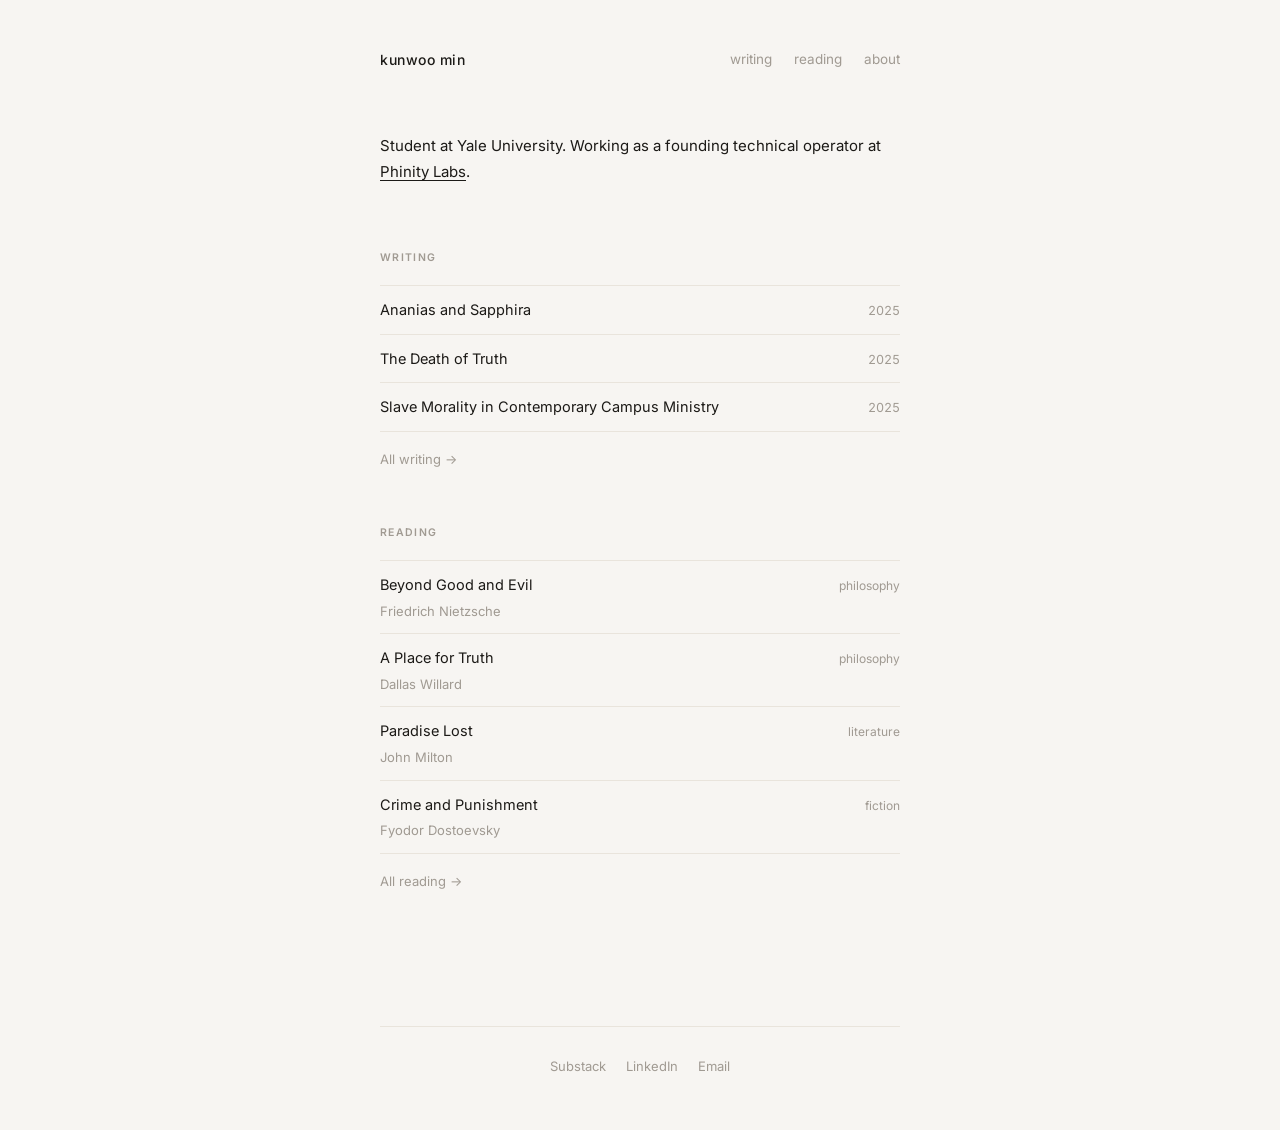
==== index.html @ 3e737410 "initial site" ====
<!DOCTYPE html>
<html lang="en">
<head>
  <meta charset="UTF-8">
  <meta name="viewport" content="width=device-width, initial-scale=1.0">
  <meta name="description" content="Kunwoo Min — writing, reading, and occasional projects.">
  <title>Kunwoo Min</title>
  <link rel="preconnect" href="https://fonts.googleapis.com">
  <link rel="preconnect" href="https://fonts.gstatic.com" crossorigin>
  <link href="https://fonts.googleapis.com/css2?family=Inter:wght@400;500&display=swap" rel="stylesheet">
  <link rel="stylesheet" href="css/style.css">
</head>
<body>

<canvas id="trail"></canvas>

<div class="wrap">

  <header>
    <div class="header-row">
      <a href="index.html" class="logo">kunwoo min</a>
      <nav>
        <a href="writing.html">writing</a>
        <a href="reading.html">reading</a>
        <a href="about.html">about</a>
      </nav>
    </div>
  </header>

  <main>

    <div class="bio">
      <p>Student at Yale University. Working as a founding technical operator at <a href="https://www.phinity.ai/" target="_blank" rel="noopener">Phinity Labs</a>.</p>
    </div>

    <div class="section">
      <p class="label">Writing</p>
      <ul class="posts">
        <li>
          <a href="writing/ananias-and-sapphira.html">Ananias and Sapphira</a>
          <span class="post-date">2025</span>
        </li>
        <li>
          <a href="writing/the-death-of-truth.html">The Death of Truth</a>
          <span class="post-date">2025</span>
        </li>
        <li>
          <a href="writing/slave-morality.html">Slave Morality in Contemporary Campus Ministry</a>
          <span class="post-date">2025</span>
        </li>
      </ul>
      <a href="writing.html" class="see-all">All writing →</a>
    </div>

    <div class="section">
      <p class="label">Reading</p>
      <ul class="books">

        <li class="book">
          <div class="book-row">
            <div>
              <div class="book-title">Beyond Good and Evil</div>
              <div class="book-author">Friedrich Nietzsche</div>
            </div>
            <span class="book-tag">philosophy</span>
          </div>
        </li>

        <li class="book">
          <div class="book-row">
            <div>
              <div class="book-title">A Place for Truth</div>
              <div class="book-author">Dallas Willard</div>
            </div>
            <span class="book-tag">philosophy</span>
          </div>
        </li>

        <li class="book">
          <div class="book-row">
            <div>
              <div class="book-title">Paradise Lost</div>
              <div class="book-author">John Milton</div>
            </div>
            <span class="book-tag">literature</span>
          </div>
        </li>

        <li class="book">
          <div class="book-row">
            <div>
              <div class="book-title">Crime and Punishment</div>
              <div class="book-author">Fyodor Dostoevsky</div>
            </div>
            <span class="book-tag">fiction</span>
          </div>
        </li>

      </ul>
      <a href="reading.html" class="see-all">All reading →</a>
    </div>

  </main>

  <footer>
    <div class="footer-links">
      <a href="https://substack.com/@kmn989" target="_blank" rel="noopener">Substack</a>
      <a href="https://www.linkedin.com/in/kunwoomin" target="_blank" rel="noopener">LinkedIn</a>
      <a href="mailto:kunwoo.min@yale.edu">Email</a>
    </div>
  </footer>

</div>

<script src="js/main.js"></script>
</body>
</html>
---- css/style.css ----
*, *::before, *::after { box-sizing: border-box; margin: 0; padding: 0; }

:root {
  --bg:    #f7f5f2;
  --ink:   #1c1a17;
  --muted: #a09a92;
  --faint: #e9e4dc;
  --max-w: 760px;
}

html { -webkit-font-smoothing: antialiased; }

body {
  min-height: 100vh;
  display: flex;
  flex-direction: column;
  background: var(--bg);
  color: var(--ink);
  font-family: 'Inter', system-ui, -apple-system, sans-serif;
  font-size: 15px;
  line-height: 1.75;
  animation: fadein .3s ease;
}

@keyframes fadein {
  from { opacity: 0; transform: translateY(5px); }
  to   { opacity: 1; transform: none; }
}

#trail { position: fixed; inset: 0; pointer-events: none; z-index: 9999; }

.wrap {
  max-width: var(--max-w);
  margin: 0 auto;
  padding: 0 24px;
  display: flex;
  flex-direction: column;
  flex: 1;
}

/* ---- Header ---- */
header { padding: 48px 0 0; margin-bottom: 60px; }

.header-row {
  display: flex;
  align-items: center;
  justify-content: space-between;
  flex-wrap: wrap;
  gap: 12px;
}

.logo {
  font-size: 14px;
  font-weight: 500;
  letter-spacing: 0.04em;
  color: var(--ink);
  text-decoration: none;
}

nav { display: flex; gap: 22px; }

nav a {
  font-size: 13.5px;
  color: var(--muted);
  text-decoration: none;
  transition: color .12s;
}
nav a:hover, nav a[aria-current] { color: var(--ink); }

/* ---- Bio ---- */
main { padding-bottom: 80px; }

.bio { margin-bottom: 64px; }
.bio p { max-width: 520px; }
.bio p + p { margin-top: 14px; }
.bio a { color: var(--ink); text-underline-offset: 3px; }

/* ---- Section ---- */
.section {
  margin: 0 auto 52px;
  max-width: 548px;
}

.label {
  font-size: 10.5px;
  font-weight: 600;
  letter-spacing: .13em;
  text-transform: uppercase;
  color: var(--muted);
  margin-bottom: 18px;
}

/* ---- Post list ---- */
.posts { list-style: none; }

.posts li {
  display: flex;
  justify-content: space-between;
  align-items: baseline;
  gap: 16px;
  padding: 11px 0;
  border-bottom: 1px solid var(--faint);
}
.posts li:first-child { border-top: 1px solid var(--faint); }

.posts a { color: var(--ink); text-decoration: none; font-size: 14.5px; }
.posts a:hover {
  text-decoration: underline;
  text-underline-offset: 3px;
  text-decoration-color: var(--muted);
}

.post-date {
  font-size: 12.5px;
  color: var(--muted);
  white-space: nowrap;
  flex-shrink: 0;
  font-variant-numeric: tabular-nums;
}

/* ---- Book list ---- */
.books { list-style: none; }

.book { padding: 11px 0; border-bottom: 1px solid var(--faint); }
.book:first-child { border-top: 1px solid var(--faint); }

.book-row {
  display: flex;
  justify-content: space-between;
  align-items: baseline;
  gap: 12px;
}

.book-row > div {
  flex: 1;
  min-width: 0;
}

.book-title { font-size: 14.5px; }
.book-author { font-size: 13px; color: var(--muted); margin-top: 2px; }
.book-tag { font-size: 12px; color: var(--muted); white-space: nowrap; margin-top: 3px; flex-shrink: 0; }

.book-note {
  font-size: 13.5px;
  color: #7d776f;
  line-height: 1.6;
  margin-top: 10px;
  padding-top: 10px;
  border-top: 1px solid var(--faint);
}

/* ---- Links ---- */
.see-all {
  display: inline-block;
  margin-top: 16px;
  font-size: 13px;
  color: var(--muted);
  text-decoration: none;
  transition: color .12s;
}
.see-all:hover { color: var(--ink); }

/* ---- Footer ---- */
footer {
  padding: 28px 0 52px;
  border-top: 1px solid var(--faint);
  margin-top: auto;
  text-align: center;
}

.footer-links {
  display: flex;
  gap: 20px;
  flex-wrap: wrap;
  justify-content: center;
}
.footer-links a { font-size: 13px; color: var(--muted); text-decoration: none; transition: color .12s; }
.footer-links a:hover { color: var(--ink); }

/* ---- Post page ---- */
.back {
  display: inline-flex;
  align-items: center;
  gap: 5px;
  font-size: 13px;
  color: var(--muted);
  text-decoration: none;
  margin-bottom: 48px;
  transition: color .12s;
}
.back:hover { color: var(--ink); }

.post-hd { margin-bottom: 44px; }

.post-title {
  font-size: 1.45rem;
  font-weight: 500;
  line-height: 1.3;
  margin-bottom: 10px;
  max-width: 480px;
}

.post-meta { font-size: 13px; color: var(--muted); }

.post-tag {
  background: var(--faint);
  padding: 2px 7px;
  border-radius: 3px;
  font-size: 11.5px;
  margin-left: 10px;
}

/* ---- Prose ---- */
.prose { max-width: 548px; }
.prose p { margin-bottom: 22px; }
.prose p:last-child { margin-bottom: 0; }
.prose h2 { font-size: 1.05rem; font-weight: 600; margin: 40px 0 12px; }
.prose h3 { font-size: .95rem; font-weight: 600; margin: 30px 0 8px; }
.prose a { color: var(--ink); text-underline-offset: 3px; }
.prose blockquote {
  border-left: 2px solid var(--faint);
  padding-left: 20px;
  color: var(--muted);
  margin: 28px 0;
  font-style: italic;
}
.prose ul, .prose ol { padding-left: 20px; margin-bottom: 22px; }
.prose li { margin-bottom: 6px; }
.prose hr { border: none; border-top: 1px solid var(--faint); margin: 40px 0; }

/* ---- About page ---- */
.now-list { list-style: none; }
.now-list li {
  padding: 9px 0;
  border-bottom: 1px solid var(--faint);
  font-size: 14.5px;
  display: flex;
  gap: 16px;
}
.now-list li:first-child { border-top: 1px solid var(--faint); }
.now-role { color: var(--muted); font-size: 13px; flex-shrink: 0; min-width: 80px; }

/* ---- Responsive ---- */
@media (max-width: 520px) {
  header { padding: 32px 0 0; margin-bottom: 44px; }
  .bio { margin-bottom: 48px; }
  .post-title { font-size: 1.2rem; }
}
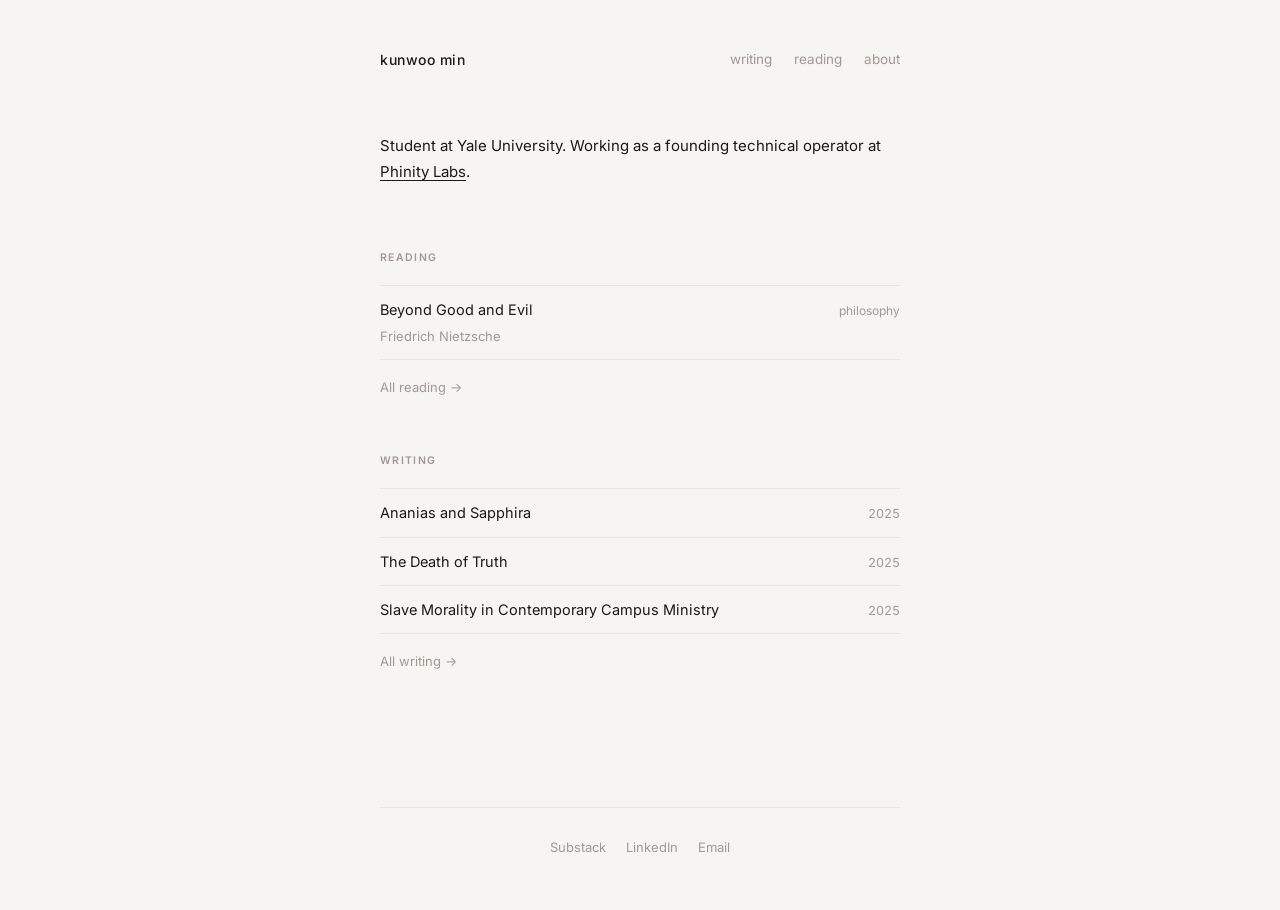
==== commit a065abc9: "website update" ====
--- a/index.html
+++ b/index.html
@@ -34,6 +34,24 @@
     </div>
 
     <div class="section">
+      <p class="label">Reading</p>
+      <ul class="books">
+
+        <li class="book">
+          <div class="book-row">
+            <div>
+              <div class="book-title">Beyond Good and Evil</div>
+              <div class="book-author">Friedrich Nietzsche</div>
+            </div>
+            <span class="book-tag">philosophy</span>
+          </div>
+        </li>
+
+      </ul>
+      <a href="reading.html" class="see-all">All reading →</a>
+    </div>
+
+    <div class="section">
       <p class="label">Writing</p>
       <ul class="posts">
         <li>
@@ -52,54 +70,6 @@
       <a href="writing.html" class="see-all">All writing →</a>
     </div>
 
-    <div class="section">
-      <p class="label">Reading</p>
-      <ul class="books">
-
-        <li class="book">
-          <div class="book-row">
-            <div>
-              <div class="book-title">Beyond Good and Evil</div>
-              <div class="book-author">Friedrich Nietzsche</div>
-            </div>
-            <span class="book-tag">philosophy</span>
-          </div>
-        </li>
-
-        <li class="book">
-          <div class="book-row">
-            <div>
-              <div class="book-title">A Place for Truth</div>
-              <div class="book-author">Dallas Willard</div>
-            </div>
-            <span class="book-tag">philosophy</span>
-          </div>
-        </li>
-
-        <li class="book">
-          <div class="book-row">
-            <div>
-              <div class="book-title">Paradise Lost</div>
-              <div class="book-author">John Milton</div>
-            </div>
-            <span class="book-tag">literature</span>
-          </div>
-        </li>
-
-        <li class="book">
-          <div class="book-row">
-            <div>
-              <div class="book-title">Crime and Punishment</div>
-              <div class="book-author">Fyodor Dostoevsky</div>
-            </div>
-            <span class="book-tag">fiction</span>
-          </div>
-        </li>
-
-      </ul>
-      <a href="reading.html" class="see-all">All reading →</a>
-    </div>
-
   </main>
 
   <footer>
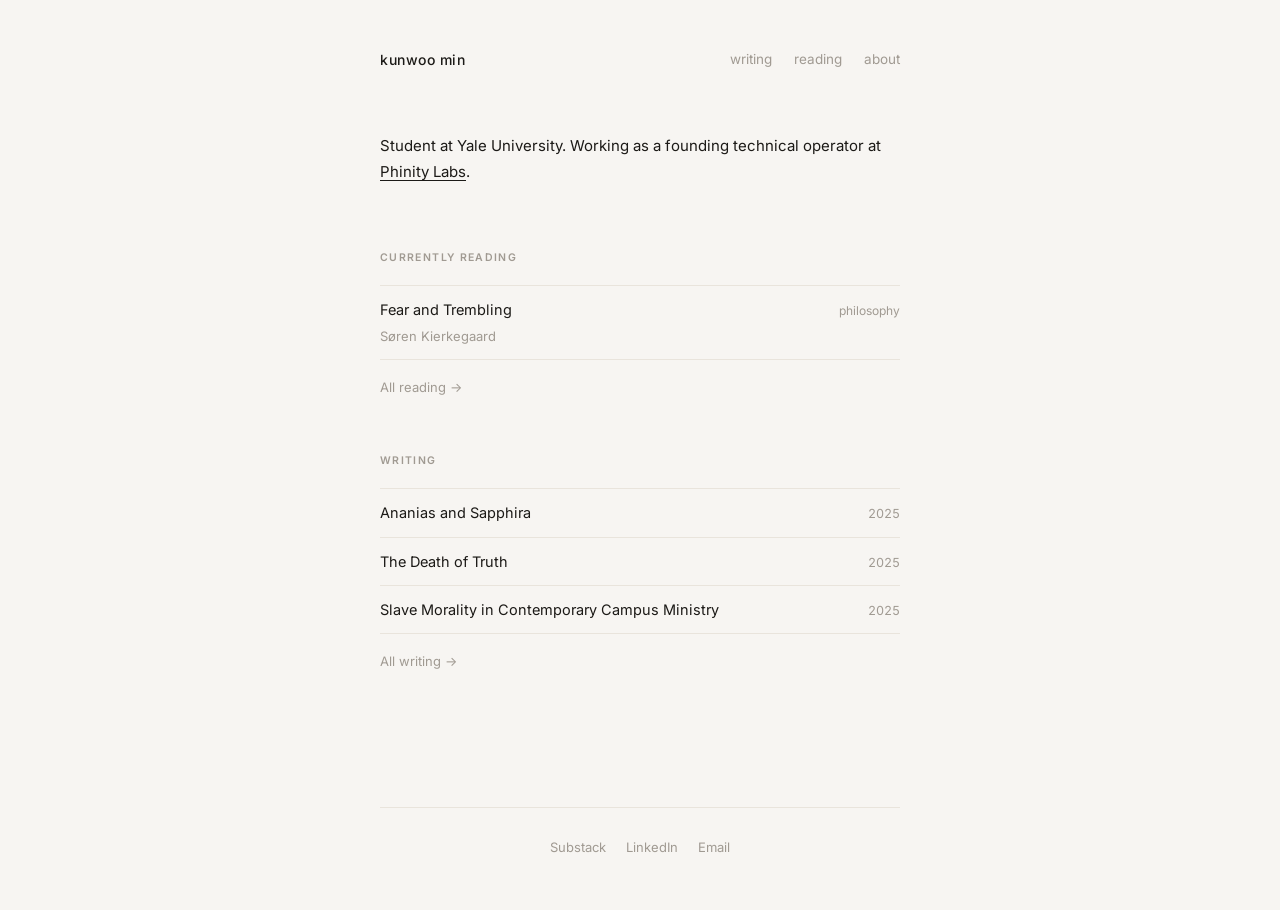
==== commit 41cdc10f: "website update" ====
--- a/index.html
+++ b/index.html
@@ -34,14 +34,14 @@
     </div>
 
     <div class="section">
-      <p class="label">Reading</p>
+      <p class="label">Currently Reading</p>
       <ul class="books">
 
         <li class="book">
           <div class="book-row">
             <div>
-              <div class="book-title">Beyond Good and Evil</div>
-              <div class="book-author">Friedrich Nietzsche</div>
+              <div class="book-title">Fear and Trembling</div>
+              <div class="book-author">Søren Kierkegaard</div>
             </div>
             <span class="book-tag">philosophy</span>
           </div>
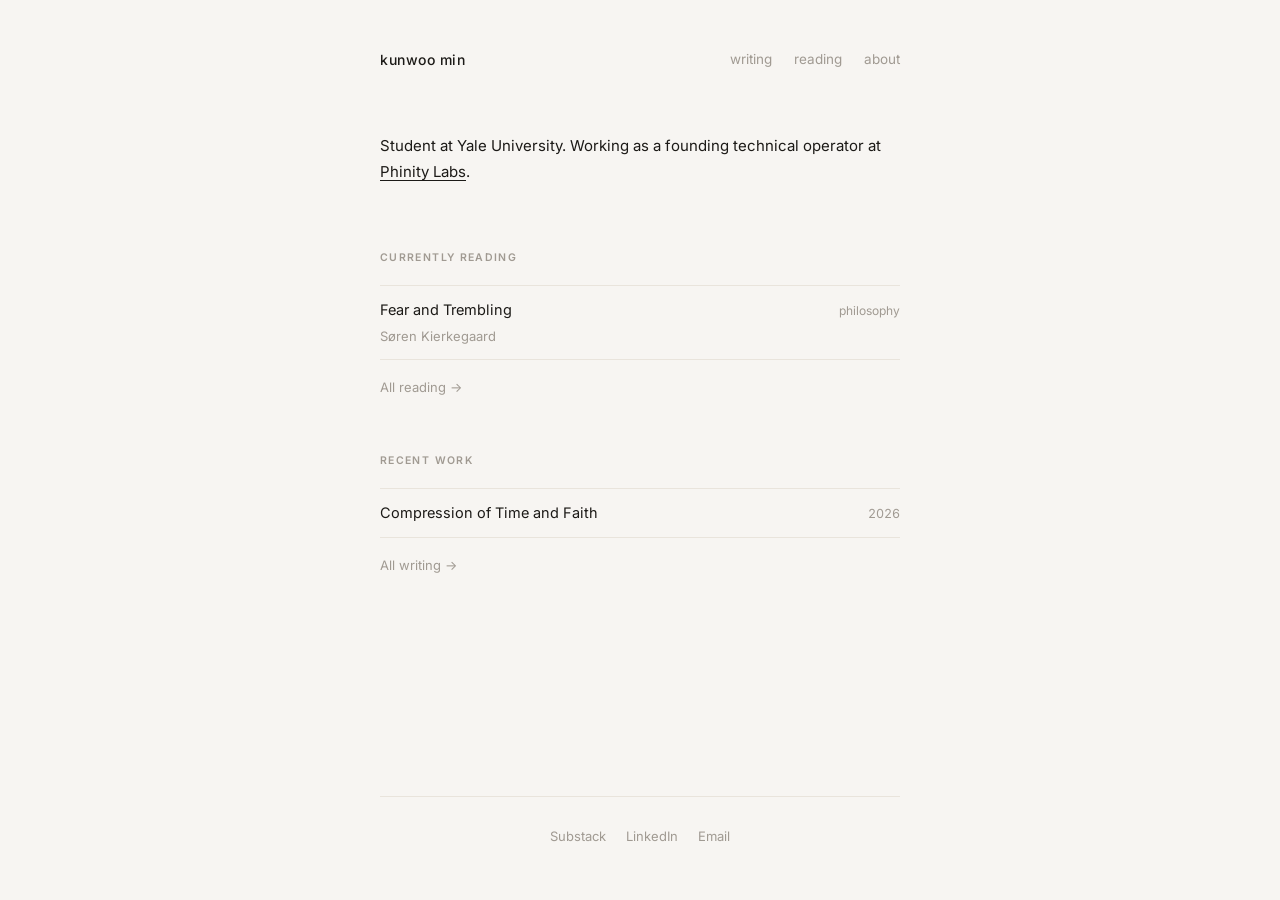
==== commit 2c67ec97: "Add new writing post and update site pages" ====
--- a/index.html
+++ b/index.html
@@ -52,19 +52,11 @@
     </div>
 
     <div class="section">
-      <p class="label">Writing</p>
+      <p class="label">Recent Work</p>
       <ul class="posts">
         <li>
-          <a href="writing/ananias-and-sapphira.html">Ananias and Sapphira</a>
-          <span class="post-date">2025</span>
-        </li>
-        <li>
-          <a href="writing/the-death-of-truth.html">The Death of Truth</a>
-          <span class="post-date">2025</span>
-        </li>
-        <li>
-          <a href="writing/slave-morality.html">Slave Morality in Contemporary Campus Ministry</a>
-          <span class="post-date">2025</span>
+          <a href="writing/compression-of-time-and-faith.html">Compression of Time and Faith</a>
+          <span class="post-date">2026</span>
         </li>
       </ul>
       <a href="writing.html" class="see-all">All writing →</a>
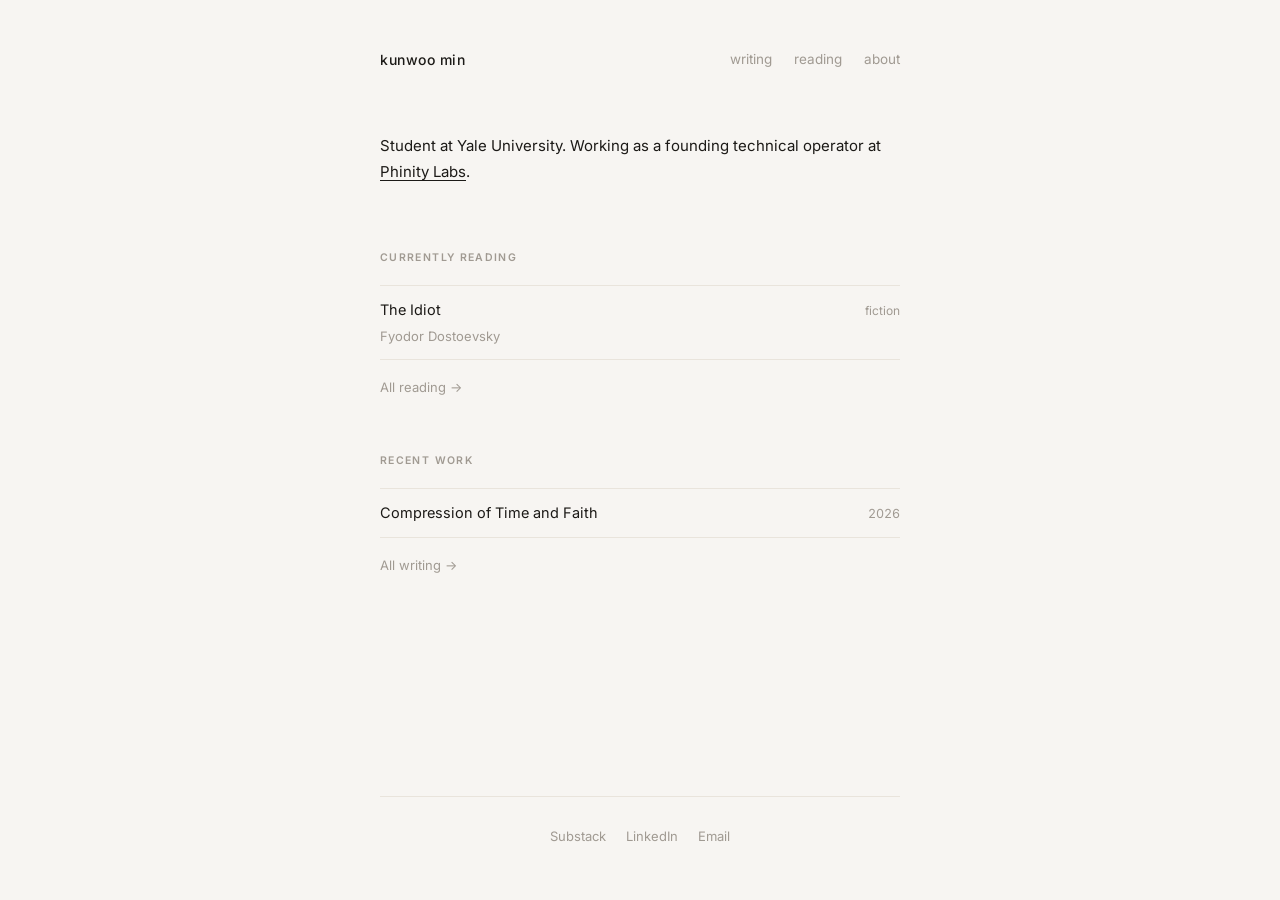
==== commit 5d11509e: "website update" ====
--- a/index.html
+++ b/index.html
@@ -40,10 +40,10 @@
         <li class="book">
           <div class="book-row">
             <div>
-              <div class="book-title">Fear and Trembling</div>
-              <div class="book-author">Søren Kierkegaard</div>
+              <div class="book-title">The Idiot</div>
+              <div class="book-author">Fyodor Dostoevsky</div>
             </div>
-            <span class="book-tag">philosophy</span>
+            <span class="book-tag">fiction</span>
           </div>
         </li>
 
